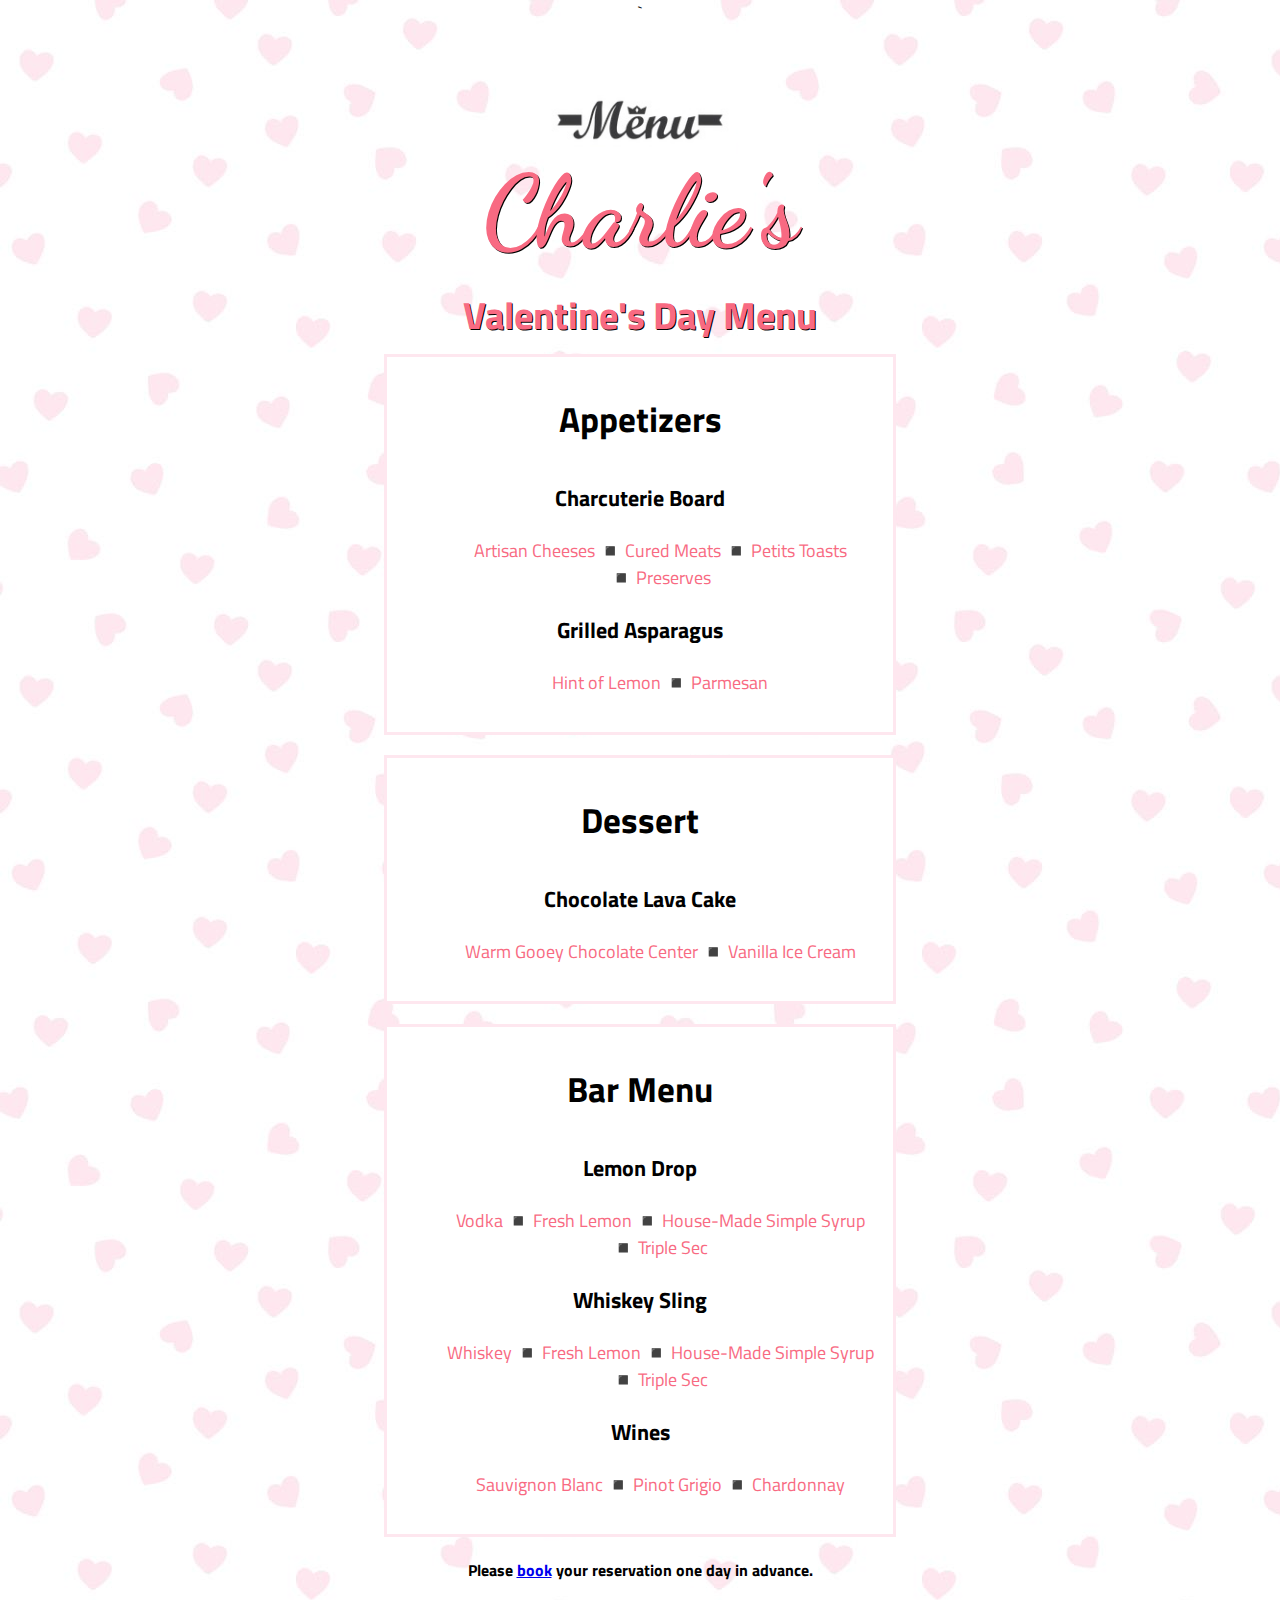
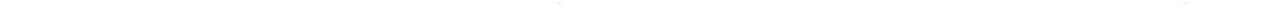
==== VdayMenu Test 1-21-2021/index.html @ 70e3f097 "Added Dietery Preference Prompt + responsive menu based on response." ====
<!DOCTYPE html>
<html lang="en">
<head>
    
  
    <meta charset="UTF-8">
    <meta name="viewport" content="width=device-width, initial-scale=1.0">   
    <link rel="stylesheet" href="style.css"> 
    <title>Menu</title>`
<style>
    body {
        background-image: url("images/background.jpg");

    }
</style>
<link rel="preconnect" href="https://fonts.gstatic.com">
<link href="https://fonts.googleapis.com/css2?family=Dancing+Script&family=Titillium+Web:wght@300&display=swap" rel="stylesheet">
</head>

<body>
    
    <header>
        <img class="logo" src="images/logo.jpg" alt="Menu Logo">
        <h1>Charlie's</h1>
            <h2>Valentine's Day Menu</h2>
    </header>

    <section class="apps">
        <h3>Appetizers</h3>
        <strong><p>Charcuterie Board</p></strong>
        <ul>
            <li>Artisan Cheeses</li>
            <li>&#9726; Cured Meats</li>
            <li>&#9726; Petits Toasts</li>
            <li>&#9726; Preserves</li>
        </ul>

        <strong><p>Grilled Asparagus</p></strong>
        <ul>
            <li>Hint of Lemon</li>
            <li>&#9726; Parmesan</li>
        </ul>


    </section>

    <section class="steak">
        <h3>Entrees</h3>
        
        <strong><p>Cast Iron Filet Mignon</p></strong>
        <ul> 
            <li>8oz Filet Mignon</li>
            <li>&#9726; Salt & Pepper</li>
            <li>&#9726; Roquefort Rosemary Butter</li>
            
        </ul>

        <strong><p>Coconut Shrimp</p></strong>
        <ul>
            <li>Fresh Shrimp</li>
            <li>&#9726; Honey-Lime Sriracha Dipping Sauce</li>
        </ul>
    </section>

    <section class="chicken">
        <h3>Entrees</h3>
        
        <strong><p>Chicken</p></strong>
        <ul> 
            <li>Chicken</li>
            <li>&#9726; Salt & Pepper</li>
            <li>&#9726; Sauce</li>
            
        </ul>

        <strong><p>Coconut Shrimp</p></strong>
        <ul>
            <li>Fresh Shrimp</li>
            <li>&#9726; Honey-Lime Sriracha Dipping Sauce</li>
        </ul>
    </section>

    <section class="dessert">
        <h3>Dessert</h3>
        
        <strong><p>Chocolate Lava Cake</p></strong>
        <ul>
            <li>Warm Gooey Chocolate Center</li>
            <li>&#9726; Vanilla Ice Cream</li>
        </ul>
    </section>

    <section class="drinks">
        <h3>Bar Menu</h3>
                <strong><p>Lemon Drop</p></strong>
        <ul>
            <li>Vodka</li>
            <li>&#9726; Fresh Lemon</li>
            <li>&#9726; House-Made Simple Syrup</li>
            <li>&#9726; Triple Sec</li>
        </ul>

        <strong><p>Whiskey Sling</p></strong>
        <ul>
            <li>Whiskey</li>
            <li>&#9726; Fresh Lemon</li>
            <li>&#9726; House-Made Simple Syrup</li>
            <li>&#9726; Triple Sec</li>
        </ul>

        <strong><p>Wines</p></strong>
        <ul>
            <li>Sauvignon Blanc</li>
            <li>&#9726; Pinot Grigio</li>
            <li>&#9726; Chardonnay</li>
        </ul>
    </section>

    <footer>
        <h4>Please <a href="mailto:cjadair211@Yahoo.com">book</a> your reservation one day in advance.</h4>
    </footer>
    <script src="script.js"></script>
</body>
</html>
---- VdayMenu Test 1-21-2021/style.css ----
body{
    margin:auto;
    text-align:center;
    z-index:1;
    font-family: 'Titillium Web', sans-serif;
}
.logo {
    
    width: 15%;
    height: 15%;
    display: block;
    margin:auto;
    margin-bottom: -5%;
    
    
}

header{
    font-size: 50px;
    text-shadow: 1px 1px black ;
}

h1 {
    color: rgb(248, 106, 130);
    margin:auto;
    display: block;
    font-family: 'Dancing Script', cursive;;
    
}

h2 {
    
    color:rgb(248, 106, 130);
    margin:auto;
    display: inline-block;
    font-size: .75em;
    padding-bottom: 10px;
}
h3 {
    font-size: 35px;
    color:black;
    
}

.apps , .steak , .dessert , .drinks , .chicken {
    color: #fee7ef;
    margin:auto;
    border: 3px solid  #fee7ef;
    margin: 0px 30% 20px 30%;
    padding-bottom: 20px;
    display:block;
    background-color: white;

}

.steak {

    display:none;
}

.chicken {

    display:none;
}

p{
    font-size: 22px;
    color:black;
    justify-content: center;
    display:flex;
    
    
    
}

li  {
    margin:auto;
    display:inline-flex;
    justify-content: center;
    color: rgb(248, 106, 130);
    font-size: 18px;
}
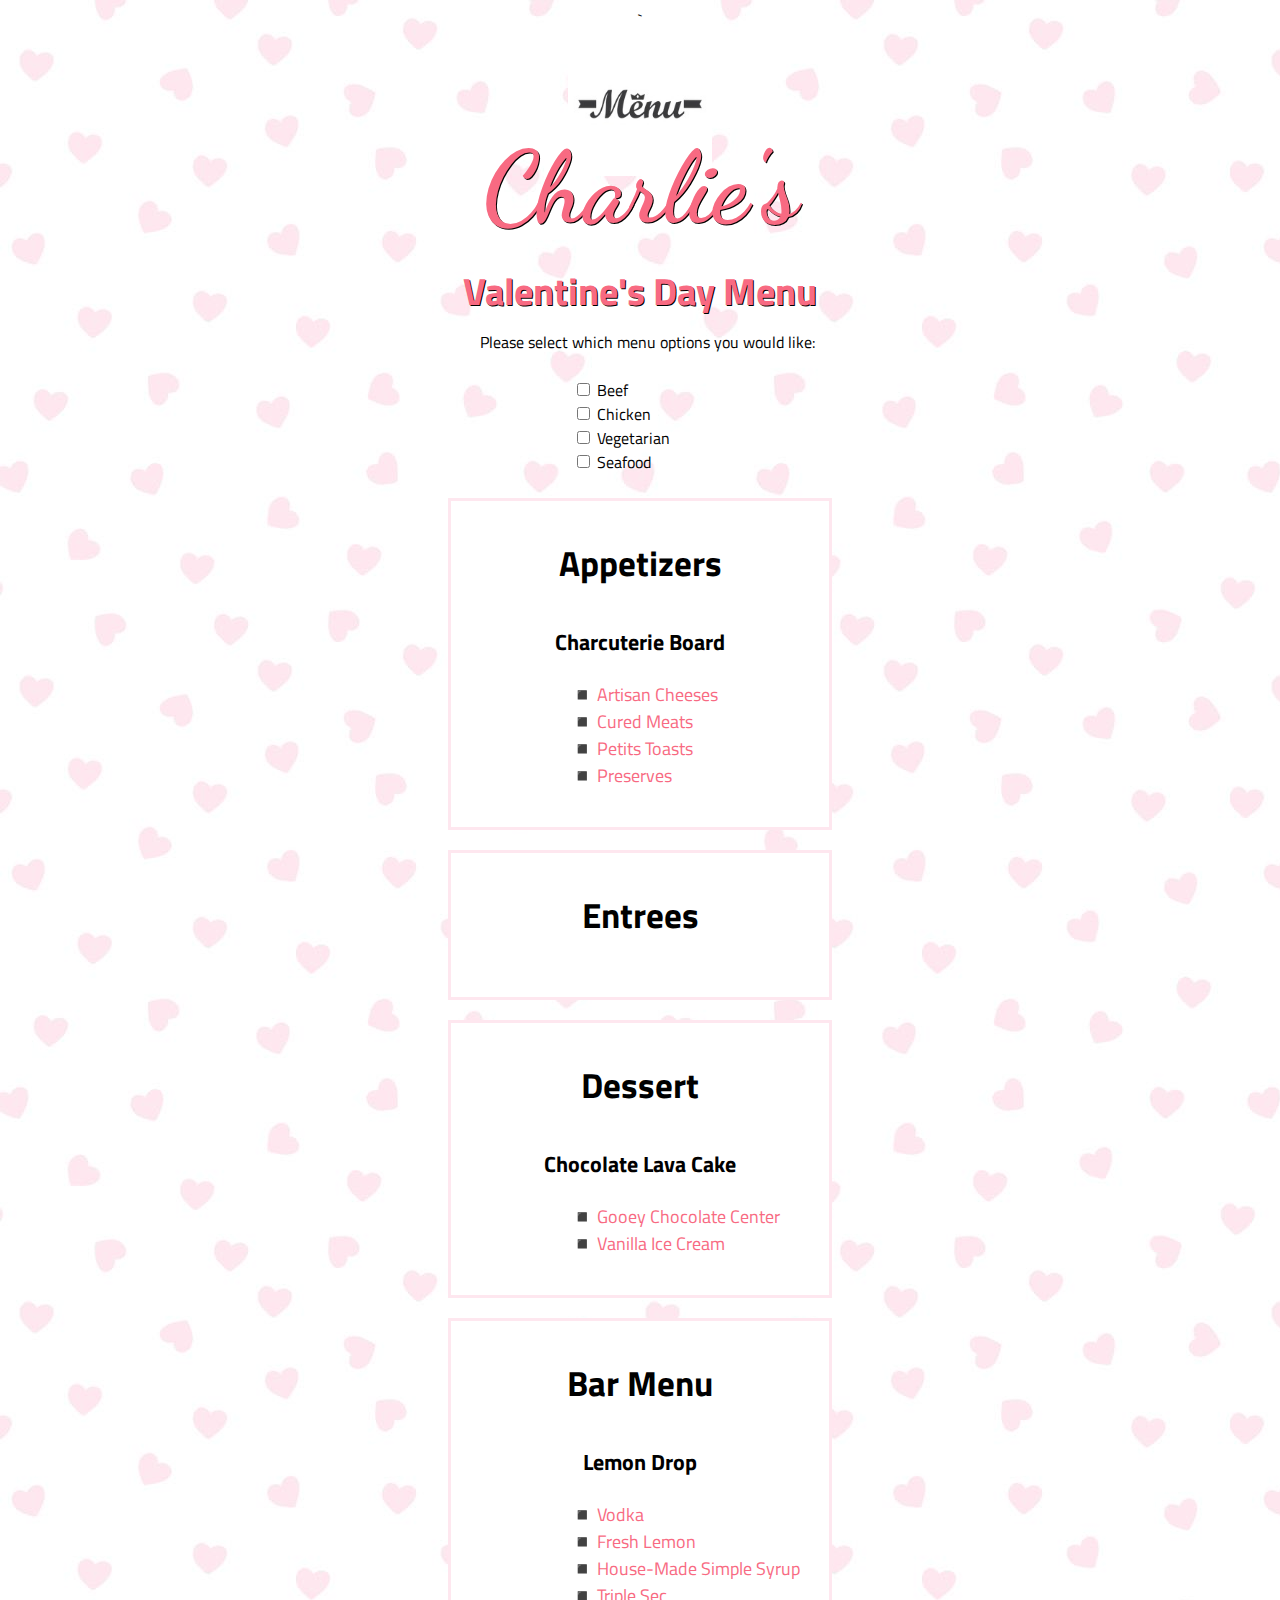
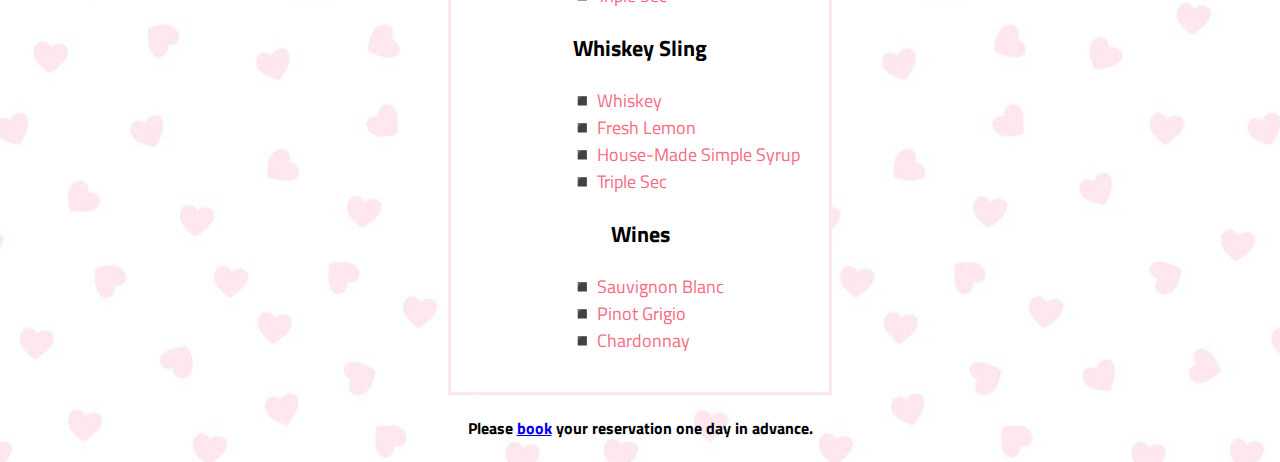
==== commit 5222eb26: "Added checkboxes for menu preferences and css stylings." ====
--- a/VdayMenu Test 1-21-2021/index.html
+++ b/VdayMenu Test 1-21-2021/index.html
@@ -16,7 +16,7 @@
 <link rel="preconnect" href="https://fonts.gstatic.com">
 <link href="https://fonts.googleapis.com/css2?family=Dancing+Script&family=Titillium+Web:wght@300&display=swap" rel="stylesheet">
 </head>
-
+<div id="wrapper">
 <body>
     
     <header>
@@ -24,60 +24,83 @@
         <h1>Charlie's</h1>
             <h2>Valentine's Day Menu</h2>
     </header>
+<div class="menuOptionText">
+    <label id="menu_selection">Please select which menu options you would like:</label></br>
+        <div class="beefMenuDiv">
+            <input type="checkbox" id="beef_menu" value="beef_interest" name="user_interest">
+            <label class="light" for="beef_menu">Beef</label></br>
+        </div>
 
+        <div class="chickenMenuDiv">
+        <input type="checkbox" id="chicken_menu" value="chicken_interest" name="user_interest">
+            <label class="light" for="chicken_menu">Chicken</label></br>
+        </div>
+        <div class="vegetarianMenuDiv">
+         <input type="checkbox" id="vegetarian_menu" value="vegetarian_interest" name="user_interest">
+            <label class="light" for="vegetarian_menu">Vegetarian</label></br>
+        </div>
+        <div class="seafoodMenuDiv">
+            <input type="checkbox" id="seafood_menu" value="vegetarian_interest" name="user_interest">
+            <label class="light" for="seafood_menu">Seafood</label></br>
+        </div>
+
+        </input>
+    </div>
+    </br>
     <section class="apps">
         <h3>Appetizers</h3>
         <strong><p>Charcuterie Board</p></strong>
         <ul>
-            <li>Artisan Cheeses</li>
+            <li>&#9726; Artisan Cheeses</li>
             <li>&#9726; Cured Meats</li>
             <li>&#9726; Petits Toasts</li>
             <li>&#9726; Preserves</li>
         </ul>
 
-        <strong><p>Grilled Asparagus</p></strong>
-        <ul>
-            <li>Hint of Lemon</li>
-            <li>&#9726; Parmesan</li>
-        </ul>
-
+    
 
     </section>
 
-    <section class="steak">
+    <section class="steak chicken vegetarian seafood entrees" >
         <h3>Entrees</h3>
-        
+
+        <div id="steak">
+
         <strong><p>Cast Iron Filet Mignon</p></strong>
         <ul> 
-            <li>8oz Filet Mignon</li>
-            <li>&#9726; Salt & Pepper</li>
+            <li>&#9726; 8oz Filet Mignon</li>
+            <li>&#9726; Salt & Pepper Crusted</li>
             <li>&#9726; Roquefort Rosemary Butter</li>
+            <li>&#9726; Roasted Broccolini</li>
             
         </ul>
 
-        <strong><p>Coconut Shrimp</p></strong>
+        </div>
+
+         <div id="vegetarian">
+        <strong><p>Lemon Parmasan Risotto</p></strong>
         <ul>
-            <li>Fresh Shrimp</li>
-            <li>&#9726; Honey-Lime Sriracha Dipping Sauce</li>
+            <li>&#9726; Fresh Lemon</li>
+            <li>&#9726; Parmasan</li>
+            <li>&#9726; Peas</li>
         </ul>
-    </section>
-
-    <section class="chicken">
-        <h3>Entrees</h3>
-        
+      </div>
+        <div id="chicken">
         <strong><p>Chicken</p></strong>
         <ul> 
-            <li>Chicken</li>
+            <li>&#9726; Chicken</li>
             <li>&#9726; Salt & Pepper</li>
             <li>&#9726; Sauce</li>
             
         </ul>
-
+    </div>
+    <div id="seafood">
         <strong><p>Coconut Shrimp</p></strong>
         <ul>
-            <li>Fresh Shrimp</li>
+            <li>&#9726; Fresh Shrimp</li>
             <li>&#9726; Honey-Lime Sriracha Dipping Sauce</li>
         </ul>
+    </div>
     </section>
 
     <section class="dessert">
@@ -85,7 +108,7 @@
         
         <strong><p>Chocolate Lava Cake</p></strong>
         <ul>
-            <li>Warm Gooey Chocolate Center</li>
+            <li>&#9726; Gooey Chocolate Center</li>
             <li>&#9726; Vanilla Ice Cream</li>
         </ul>
     </section>
@@ -93,8 +116,9 @@
     <section class="drinks">
         <h3>Bar Menu</h3>
                 <strong><p>Lemon Drop</p></strong>
+        
         <ul>
-            <li>Vodka</li>
+            <li>&#9726; Vodka</li>
             <li>&#9726; Fresh Lemon</li>
             <li>&#9726; House-Made Simple Syrup</li>
             <li>&#9726; Triple Sec</li>
@@ -102,7 +126,7 @@
 
         <strong><p>Whiskey Sling</p></strong>
         <ul>
-            <li>Whiskey</li>
+            <li>&#9726; Whiskey</li>
             <li>&#9726; Fresh Lemon</li>
             <li>&#9726; House-Made Simple Syrup</li>
             <li>&#9726; Triple Sec</li>
@@ -110,7 +134,7 @@
 
         <strong><p>Wines</p></strong>
         <ul>
-            <li>Sauvignon Blanc</li>
+            <li>&#9726; Sauvignon Blanc</li>
             <li>&#9726; Pinot Grigio</li>
             <li>&#9726; Chardonnay</li>
         </ul>
@@ -121,4 +145,5 @@
     </footer>
     <script src="script.js"></script>
 </body>
+</div>
 </html>--- a/VdayMenu Test 1-21-2021/style.css
+++ b/VdayMenu Test 1-21-2021/style.css
@@ -1,7 +1,7 @@
 
 
 body{
-    margin:auto;
+    
     text-align:center;
     z-index:1;
     font-family: 'Titillium Web', sans-serif;
@@ -44,9 +44,15 @@
     
 }
 
-.apps , .steak , .dessert , .drinks , .chicken {
+.menuOptionText {
+    display: flex;
+    flex-direction: column;
+    align-items:center;
+    margin-left: 15px;
+}
+
+.apps , .steak , .dessert , .drinks , .chicken , .vegetarian , .seafood , .entrees{
     color: #fee7ef;
-    margin:auto;
     border: 3px solid  #fee7ef;
     margin: 0px 30% 20px 30%;
     padding-bottom: 20px;
@@ -55,30 +61,49 @@
 
 }
 
-.steak {
+#steak , #vegetarian , #seafood , #chicken {
+    display:none;
 
-    display:none;
 }
 
-.chicken {
+.beefMenuDiv , .chickenMenuDiv , .vegetarianMenuDiv , .seafoodMenuDiv {
+    width: 150px;
+    text-align:left;
+    
+    
 
-    display:none;
+
 }
+
 
 p{
     font-size: 22px;
     color:black;
-    justify-content: center;
-    display:flex;
+    text-align: center;
+    display:block;
+
     
     
     
 }
 
-li  {
-    margin:auto;
-    display:inline-flex;
-    justify-content: center;
+#wrapper {
+    margin-left:auto;
+    margin-right:auto;
+    width:960px;
+}
+
+
+ul , li  {
+  
+    display:flex;
+    flex-direction:row;
+    flex-wrap:wrap;
+    text-align:left;
+    margin-left: 40px;
+    width: 300px;
+    
+    
     color: rgb(248, 106, 130);
     font-size: 18px;
 }
